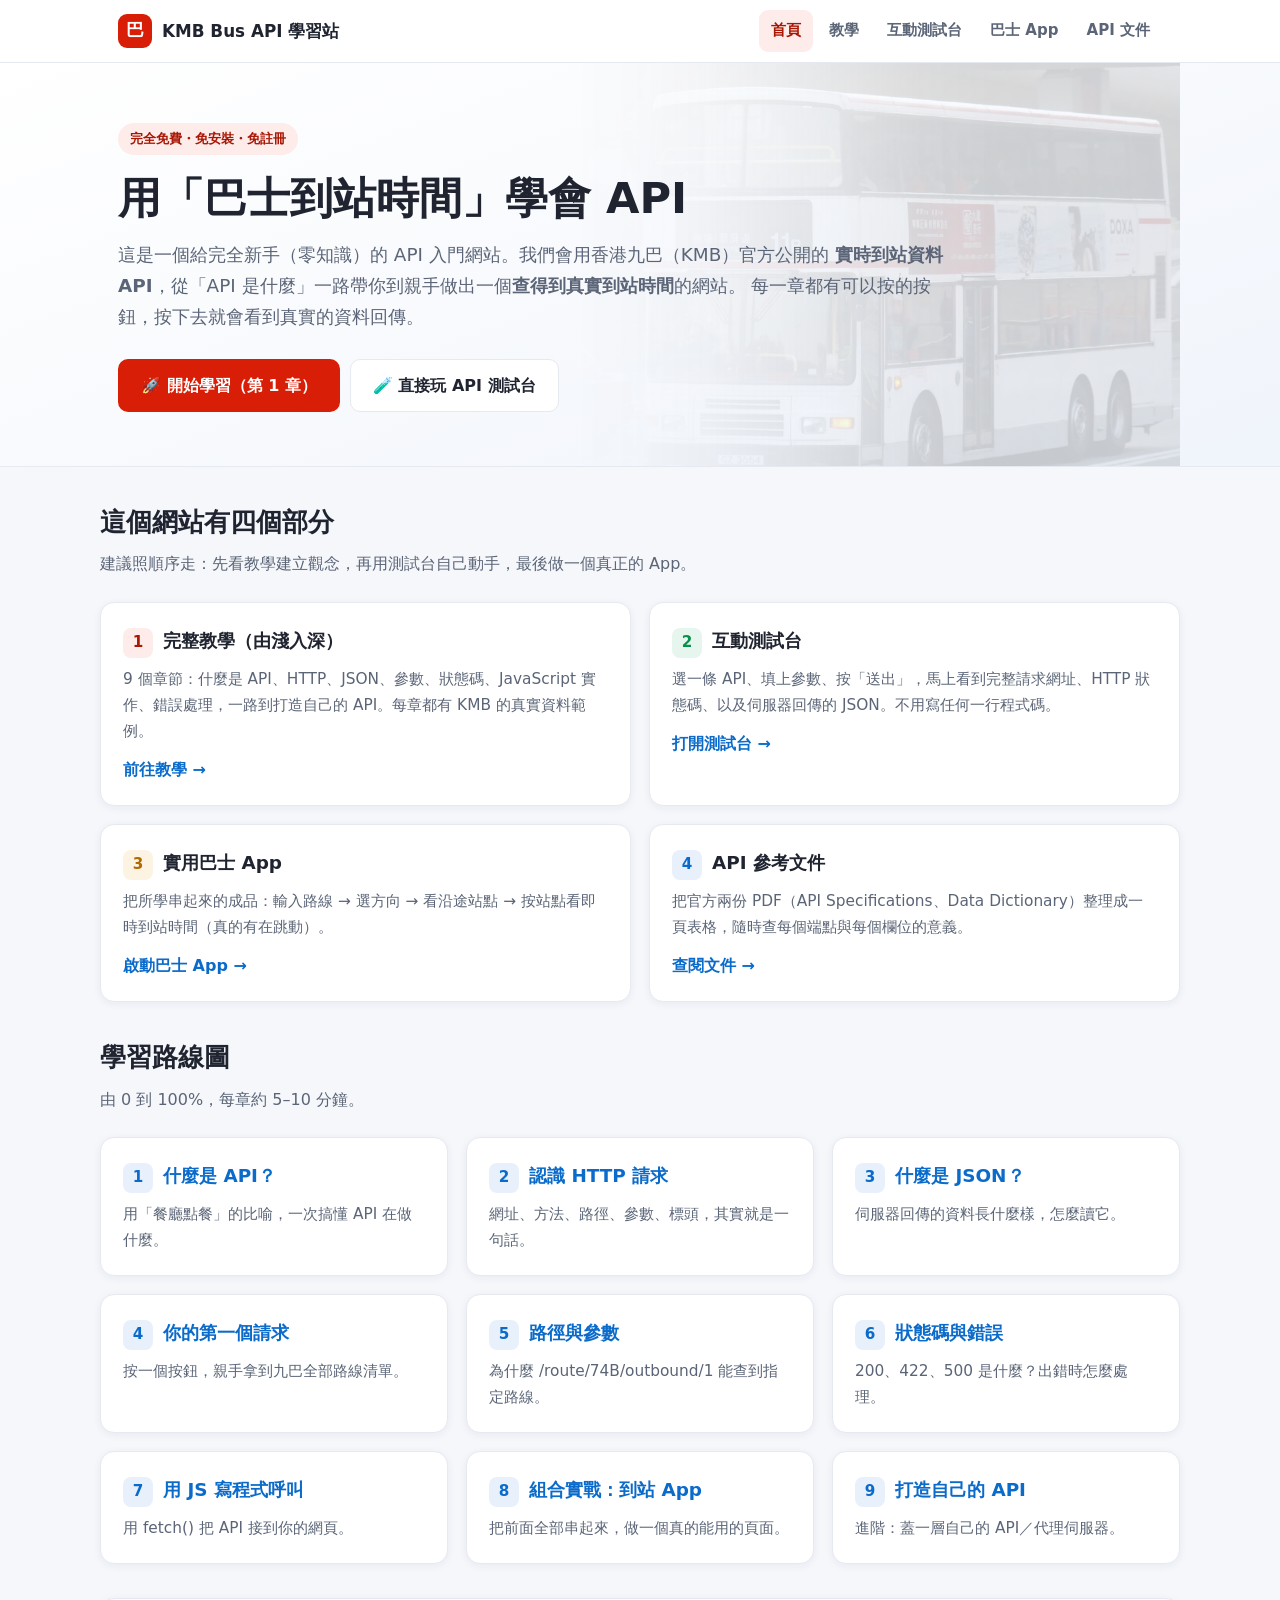
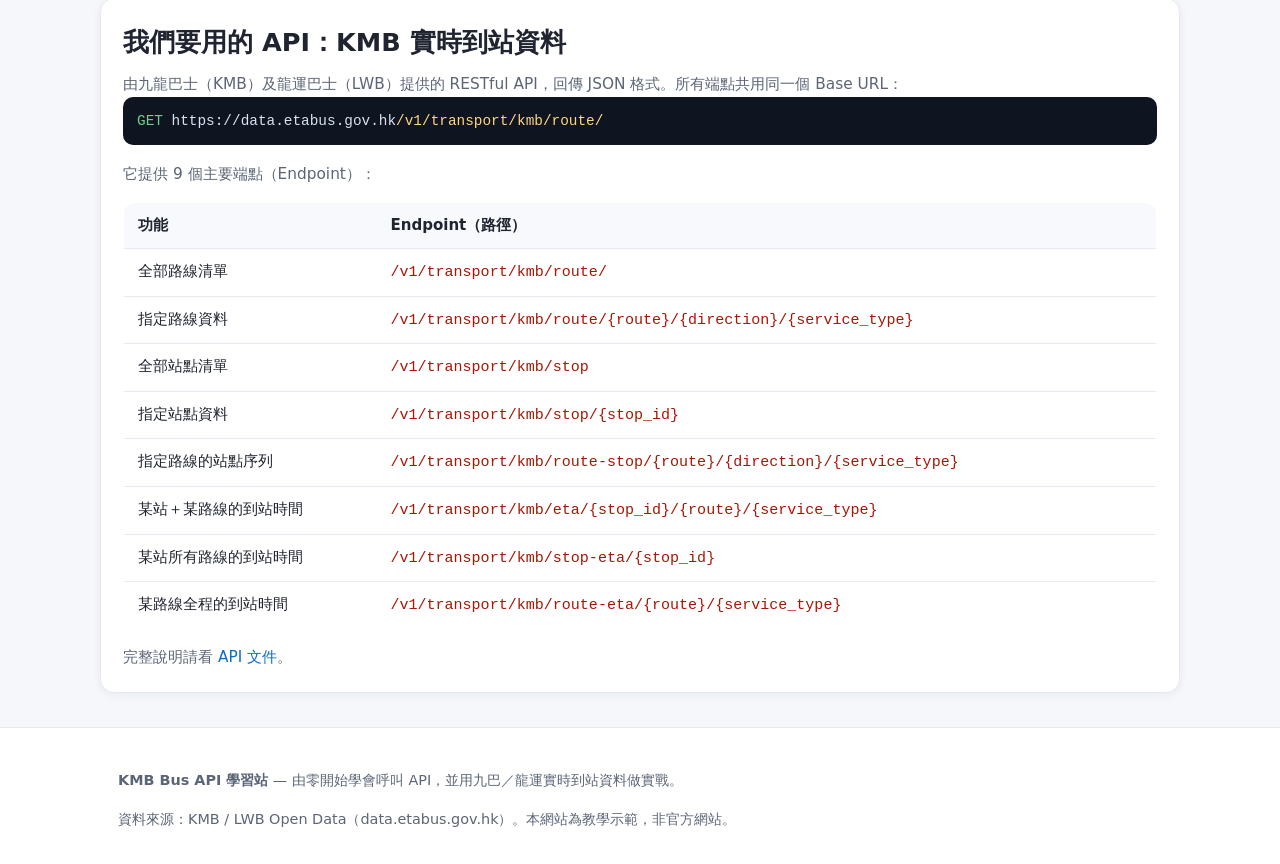
==== index.html @ 3fc2a8aa "Add KMB Bus API learning site: tutorial, playground, ETA app, PWA" ====
<!DOCTYPE html>
<html lang="zh-Hant">
<head>
<meta charset="UTF-8">
<meta name="viewport" content="width=device-width, initial-scale=1.0">
<title>KMB Bus API 學習站 — 由零開始學會 API</title>
<meta name="description" content="從零開始學會呼叫 API，並用九巴／龍運實時到站資料做實戰。">
<!-- PWA（加到主畫面 / 可離線）-->
<link rel="manifest" href="manifest.webmanifest">
<meta name="theme-color" content="#d81e06">
<meta name="mobile-web-app-capable" content="yes">
<meta name="apple-mobile-web-app-capable" content="yes">
<meta name="apple-mobile-web-app-status-bar-style" content="default">
<meta name="apple-mobile-web-app-title" content="KMB Bus">
<link rel="apple-touch-icon" href="icons/apple-touch-icon.png">
<link rel="icon" type="image/png" href="icons/favicon.png">
<link rel="stylesheet" href="css/style.css">
</head>
<body data-page="index.html">

<!-- Hero -->
<section class="hero">
  <div class="hero-inner">
    <span class="badge">完全免費・免安裝・免註冊</span>
    <h1>用「巴士到站時間」學會 API</h1>
    <p class="lead">
      這是一個給完全新手（零知識）的 API 入門網站。我們會用香港九巴（KMB）官方公開的
      <strong>實時到站資料 API</strong>，從「API 是什麼」一路帶你到親手做出一個<b>查得到真實到站時間</b>的網站。
      每一章都有可以按的按鈕，按下去就會看到真實的資料回傳。
    </p>
    <div class="flex">
      <a class="btn btn-primary" href="tutorial.html">🚀 開始學習（第 1 章）</a>
      <a class="btn btn-ghost" href="playground.html">🧪 直接玩 API 測試台</a>
    </div>
  </div>
</section>

<!-- 這個網站有什麼 -->
<section class="section wrap">
  <h2 class="section-title">這個網站有四個部分</h2>
  <p class="section-sub">建議照順序走：先看教學建立觀念，再用測試台自己動手，最後做一個真正的 App。</p>
  <div class="grid cols-2">
    <div class="card tint-red">
      <h3><span class="num">1</span>完整教學（由淺入深）</h3>
      <p>9 個章節：什麼是 API、HTTP、JSON、參數、狀態碼、JavaScript 實作、錯誤處理，一路到打造自己的 API。每章都有 KMB 的真實資料範例。</p>
      <a class="card-link" href="tutorial.html">前往教學 →</a>
    </div>
    <div class="card tint-green">
      <h3><span class="num">2</span>互動測試台</h3>
      <p>選一條 API、填上參數、按「送出」，馬上看到完整請求網址、HTTP 狀態碼、以及伺服器回傳的 JSON。不用寫任何一行程式碼。</p>
      <a class="card-link" href="playground.html">打開測試台 →</a>
    </div>
    <div class="card tint-amber">
      <h3><span class="num">3</span>實用巴士 App</h3>
      <p>把所學串起來的成品：輸入路線 → 選方向 → 看沿途站點 → 按站點看即時到站時間（真的有在跳動）。</p>
      <a class="card-link" href="bus-app.html">啟動巴士 App →</a>
    </div>
    <div class="card">
      <h3><span class="num">4</span>API 參考文件</h3>
      <p>把官方兩份 PDF（API Specifications、Data Dictionary）整理成一頁表格，隨時查每個端點與每個欄位的意義。</p>
      <a class="card-link" href="api-reference.html">查閱文件 →</a>
    </div>
  </div>
</section>

<!-- 學習路線圖 -->
<section class="section wrap" style="padding-top:0">
  <h2 class="section-title">學習路線圖</h2>
  <p class="section-sub">由 0 到 100%，每章約 5–10 分鐘。</p>
  <div class="grid cols-3">
    <a class="card" href="tutorial.html#ch1"><h3><span class="num">1</span>什麼是 API？</h3><p>用「餐廳點餐」的比喻，一次搞懂 API 在做什麼。</p></a>
    <a class="card" href="tutorial.html#ch2"><h3><span class="num">2</span>認識 HTTP 請求</h3><p>網址、方法、路徑、參數、標頭，其實就是一句話。</p></a>
    <a class="card" href="tutorial.html#ch3"><h3><span class="num">3</span>什麼是 JSON？</h3><p>伺服器回傳的資料長什麼樣，怎麼讀它。</p></a>
    <a class="card" href="tutorial.html#ch4"><h3><span class="num">4</span>你的第一個請求</h3><p>按一個按鈕，親手拿到九巴全部路線清單。</p></a>
    <a class="card" href="tutorial.html#ch5"><h3><span class="num">5</span>路徑與參數</h3><p>為什麼 /route/74B/outbound/1 能查到指定路線。</p></a>
    <a class="card" href="tutorial.html#ch6"><h3><span class="num">6</span>狀態碼與錯誤</h3><p>200、422、500 是什麼？出錯時怎麼處理。</p></a>
    <a class="card" href="tutorial.html#ch7"><h3><span class="num">7</span>用 JS 寫程式呼叫</h3><p>用 fetch() 把 API 接到你的網頁。</p></a>
    <a class="card" href="tutorial.html#ch8"><h3><span class="num">8</span>組合實戰：到站 App</h3><p>把前面全部串起來，做一個真的能用的頁面。</p></a>
    <a class="card" href="tutorial.html#ch9"><h3><span class="num">9</span>打造自己的 API</h3><p>進階：蓋一層自己的 API／代理伺服器。</p></a>
  </div>
</section>

<!-- 這個 API 是什麼 -->
<section class="section wrap" style="padding-top:0">
  <div class="card">
    <h2 class="section-title">我們要用的 API：KMB 實時到站資料</h2>
    <p class="section-sub">
      由九龍巴士（KMB）及龍運巴士（LWB）提供的 RESTful API，回傳 JSON 格式。所有端點共用同一個 Base URL：
    </p>
    <div class="urlline"><span class="m">GET</span> https://data.etabus.gov.hk<span class="p">/v1/transport/kmb/route/</span></div>
    <p style="margin-top:16px">它提供 9 個主要端點（Endpoint）：</p>
    <table class="data">
      <tr><th>功能</th><th>Endpoint（路徑）</th></tr>
      <tr><td>全部路線清單</td><td><code>/v1/transport/kmb/route/</code></td></tr>
      <tr><td>指定路線資料</td><td><code>/v1/transport/kmb/route/{route}/{direction}/{service_type}</code></td></tr>
      <tr><td>全部站點清單</td><td><code>/v1/transport/kmb/stop</code></td></tr>
      <tr><td>指定站點資料</td><td><code>/v1/transport/kmb/stop/{stop_id}</code></td></tr>
      <tr><td>指定路線的站點序列</td><td><code>/v1/transport/kmb/route-stop/{route}/{direction}/{service_type}</code></td></tr>
      <tr><td>某站＋某路線的到站時間</td><td><code>/v1/transport/kmb/eta/{stop_id}/{route}/{service_type}</code></td></tr>
      <tr><td>某站所有路線的到站時間</td><td><code>/v1/transport/kmb/stop-eta/{stop_id}</code></td></tr>
      <tr><td>某路線全程的到站時間</td><td><code>/v1/transport/kmb/route-eta/{route}/{service_type}</code></td></tr>
    </table>
    <p class="muted">完整說明請看 <a href="api-reference.html">API 文件</a>。</p>
  </div>
</section>

<script src="js/common.js"></script>
</body>
</html>
---- css/style.css ----
/* =========================================================
   KMB Bus API 學習網站 - 共用樣式
   ========================================================= */
:root {
  --red: #d81e06;
  --red-dark: #a81604;
  --red-soft: #fdecea;
  --ink: #1f2430;
  --muted: #5b6577;
  --line: #e6e9ef;
  --bg: #f5f7fb;
  --card: #ffffff;
  --accent: #0b6bcb;
  --accent-soft: #e8f1fb;
  --green: #0a8f4c;
  --green-soft: #e6f6ee;
  --amber: #b26a00;
  --amber-soft: #fdf3e3;
  --code-bg: #1e2430;
  --code-fg: #e7ecf3;
  --radius: 14px;
  --shadow: 0 6px 24px rgba(20, 30, 60, 0.08);
  --shadow-sm: 0 2px 8px rgba(20, 30, 60, 0.06);
  --maxw: 1080px;
}

* { box-sizing: border-box; }
html { scroll-behavior: smooth; }

body {
  margin: 0;
  font-family: "Segoe UI", "Microsoft JhengHei", "PingFang TC", "Noto Sans TC", system-ui, sans-serif;
  color: var(--ink);
  background: var(--bg);
  line-height: 1.7;
  -webkit-font-smoothing: antialiased;
}

a { color: var(--accent); text-decoration: none; }
a:hover { text-decoration: underline; }

/* ---------- 導覽列 ---------- */
.site-header {
  position: sticky;
  top: 0;
  z-index: 50;
  background: rgba(255, 255, 255, 0.92);
  backdrop-filter: saturate(180%) blur(8px);
  border-bottom: 1px solid var(--line);
}
.nav {
  max-width: var(--maxw);
  margin: 0 auto;
  display: flex;
  align-items: center;
  gap: 8px;
  padding: 10px 18px;
  flex-wrap: wrap;
}
.brand {
  display: flex;
  align-items: center;
  gap: 10px;
  font-weight: 800;
  color: var(--ink);
  margin-right: auto;
  font-size: 1.05rem;
}
.brand:hover { text-decoration: none; }
.brand .logo {
  width: 34px; height: 34px;
  background: var(--red);
  color: #fff;
  border-radius: 9px;
  display: grid; place-items: center;
  font-size: 18px;
  font-weight: 900;
}
.nav-links { display: flex; gap: 4px; flex-wrap: wrap; }
.nav-links a {
  padding: 8px 12px;
  border-radius: 9px;
  color: var(--muted);
  font-weight: 600;
  font-size: 0.94rem;
}
.nav-links a:hover { background: var(--bg); text-decoration: none; color: var(--ink); }
.nav-links a.active { background: var(--red-soft); color: var(--red-dark); }

/* ---------- 版型 ---------- */
.wrap { max-width: var(--maxw); margin: 0 auto; padding: 0 18px; }
.section { padding: 34px 0; }
.muted { color: var(--muted); }
.center { text-align: center; }

/* ---------- Hero ---------- */
.hero {
  background: linear-gradient(160deg, #ffffff 0%, #f0f4fb 100%);
  border-bottom: 1px solid var(--line);
}
.hero-inner { max-width: var(--maxw); margin: 0 auto; padding: 60px 18px 54px; position: relative; z-index: 0; }

/* Hero 背景圖：校正後的九巴照片，靠右、半透明
   （用 ::before 才能單獨設定圖片的透明度；z-index:-1 讓它待在文字後面） */
.hero-inner::before {
  content: "";
  position: absolute;
  inset: 0;
  /* 後備（不支援 image-set 的舊瀏覽器）*/
  background-image: url("../img/bus-hero.jpg");
  /* 優先使用 WebP（檔案小很多）；瀏覽器只會下載實際用到的那一個 */
  background-image: image-set(
    url("../img/bus-hero.webp") type("image/webp"),
    url("../img/bus-hero.jpg")  type("image/jpeg")
  );
  background-repeat: no-repeat;
  background-position: right center;
  background-size: contain;
  opacity: 0.18;                     /* 半透明 */
  pointer-events: none;
  z-index: -1;
  /* 左側淡出：在圖片左緣即近乎透明，向右平滑顯現，自然溶入空白背景（S 型曲線）*/
  -webkit-mask-image: linear-gradient(to right,
      transparent 41%,
      rgba(0, 0, 0, 0.07) 49%,
      rgba(0, 0, 0, 0.20) 56%,
      rgba(0, 0, 0, 0.42) 63%,
      rgba(0, 0, 0, 0.68) 70%,
      rgba(0, 0, 0, 0.90) 76%,
      #000 82%);
          mask-image: linear-gradient(to right,
      transparent 41%,
      rgba(0, 0, 0, 0.07) 49%,
      rgba(0, 0, 0, 0.20) 56%,
      rgba(0, 0, 0, 0.42) 63%,
      rgba(0, 0, 0, 0.68) 70%,
      rgba(0, 0, 0, 0.90) 76%,
      #000 82%);
}
@media (max-width: 760px) {
  .hero-inner::before { opacity: 0.10; }   /* 窄螢幕更淡 */
}

.hero h1 { font-size: clamp(1.8rem, 4vw, 2.7rem); margin: 0 0 14px; line-height: 1.25; }
.hero p.lead { font-size: 1.15rem; color: var(--muted); max-width: 46em; margin: 0 0 26px; }
.badge {
  display: inline-block;
  background: var(--red-soft);
  color: var(--red-dark);
  font-weight: 700;
  font-size: 0.82rem;
  padding: 5px 12px;
  border-radius: 999px;
  margin-bottom: 16px;
}
.btn {
  display: inline-flex;
  align-items: center;
  gap: 8px;
  padding: 12px 22px;
  border-radius: 10px;
  font-weight: 700;
  border: 1px solid transparent;
  cursor: pointer;
  font-size: 1rem;
  transition: transform .06s ease, background .15s ease;
}
.btn:hover { text-decoration: none; }
.btn:active { transform: translateY(1px); }
.btn-primary { background: var(--red); color: #fff; }
.btn-primary:hover { background: var(--red-dark); }
.btn-ghost { background: #fff; color: var(--ink); border-color: var(--line); }
.btn-ghost:hover { background: var(--bg); }
.btn-sm { padding: 8px 14px; font-size: 0.9rem; }

/* ---------- 卡片網格 ---------- */
.grid { display: grid; gap: 18px; }
.grid.cols-2 { grid-template-columns: repeat(2, 1fr); }
.grid.cols-3 { grid-template-columns: repeat(3, 1fr); }
@media (max-width: 820px) {
  .grid.cols-2, .grid.cols-3 { grid-template-columns: 1fr; }
}
.card {
  background: var(--card);
  border: 1px solid var(--line);
  border-radius: var(--radius);
  padding: 22px;
  box-shadow: var(--shadow-sm);
}
.card h3 { margin: 0 0 8px; font-size: 1.15rem; }
.card .num {
  display: inline-grid; place-items: center;
  width: 30px; height: 30px; border-radius: 8px;
  background: var(--accent-soft); color: var(--accent);
  font-weight: 800; font-size: 0.95rem; margin-right: 10px;
}
.card.tint-red .num { background: var(--red-soft); color: var(--red-dark); }
.card.tint-green .num { background: var(--green-soft); color: var(--green); }
.card.tint-amber .num { background: var(--amber-soft); color: var(--amber); }
.card p { margin: 6px 0 0; color: var(--muted); font-size: 0.96rem; }
.card a.card-link { font-weight: 700; display: inline-block; margin-top: 12px; }

/* ---------- 排版元素 ---------- */
h2.section-title { font-size: 1.6rem; margin: 0 0 6px; }
.section-sub { color: var(--muted); margin: 0 0 24px; }

.note, .tip, .warn {
  border-left: 4px solid var(--accent);
  background: var(--accent-soft);
  padding: 12px 16px;
  border-radius: 0 10px 10px 0;
  margin: 16px 0;
}
.tip { border-color: var(--green); background: var(--green-soft); }
.warn { border-color: var(--amber); background: var(--amber-soft); }
.note strong, .tip strong, .warn strong { display: block; margin-bottom: 2px; }

code.inline {
  background: #eef1f6;
  border: 1px solid var(--line);
  padding: 1px 6px;
  border-radius: 6px;
  font-family: "Cascadia Code", Consolas, "Courier New", monospace;
  font-size: 0.9em;
  color: #b3140a;
}

pre.code {
  background: var(--code-bg);
  color: var(--code-fg);
  padding: 16px 18px;
  border-radius: 12px;
  overflow: auto;
  font-family: "Cascadia Code", Consolas, "Courier New", monospace;
  font-size: 0.9rem;
  line-height: 1.55;
  margin: 14px 0;
  position: relative;
}
pre.code .tag { color: #ff9d8a; }
pre.code .str { color: #9cffb0; }
pre.code .num { color: #ffd580; }
pre.code .key { color: #7ec8ff; }
pre.code .cmt { color: #8a93a6; font-style: italic; }
pre.code .punct { color: #a9b4c4; }

.code-head {
  display: flex; align-items: center; justify-content: space-between;
  background: #141a24; color: #a9b4c4;
  padding: 8px 14px; border-radius: 12px 12px 0 0;
  font-size: 0.8rem; font-family: monospace;
  margin-top: 14px;
}
.code-head + pre.code { margin-top: 0; border-radius: 0 0 12px 12px; }
.copy-btn {
  background: #2a3444; color: #cfe0f5; border: none;
  padding: 4px 10px; border-radius: 7px; cursor: pointer; font-size: 0.78rem;
}
.copy-btn:hover { background: #36445a; }

/* ---------- 表格 ---------- */
table.data {
  width: 100%; border-collapse: collapse; margin: 14px 0;
  background: #fff; border: 1px solid var(--line); border-radius: 12px;
  overflow: hidden; font-size: 0.94rem;
}
table.data th, table.data td {
  text-align: left; padding: 10px 14px; border-bottom: 1px solid var(--line);
  vertical-align: top;
}
table.data th { background: #f7f9fc; font-weight: 700; }
table.data tr:last-child td { border-bottom: none; }
table.data td code { font-family: monospace; color: var(--red-dark); }

/* ---------- 表單 / 測試台 ---------- */
.field { margin-bottom: 14px; }
.field label { display: block; font-weight: 700; margin-bottom: 5px; font-size: 0.93rem; }
.field .hint { color: var(--muted); font-weight: 400; font-size: 0.85rem; }
input[type=text], input[type=search], select {
  width: 100%; padding: 11px 13px; border: 1px solid var(--line);
  border-radius: 10px; font-size: 1rem; font-family: inherit; background: #fff;
  color: var(--ink);
}
input:focus, select:focus { outline: 2px solid var(--accent); border-color: var(--accent); }

.row-form { display: grid; grid-template-columns: 1fr 1fr 1fr; gap: 14px; }
@media (max-width: 760px) { .row-form { grid-template-columns: 1fr; } }

.pill {
  display: inline-block; padding: 3px 10px; border-radius: 999px;
  font-size: 0.8rem; font-weight: 700;
}
.pill.get { background: var(--green-soft); color: var(--green); }
.pill.ok { background: var(--green-soft); color: var(--green); }
.pill.err { background: var(--red-soft); color: var(--red-dark); }
.pill.warn { background: var(--amber-soft); color: var(--amber); }

.urlline {
  background: #0e1420; color: #d8e2f0; font-family: monospace;
  padding: 12px 14px; border-radius: 10px; word-break: break-all; font-size: 0.9rem;
}
.urlline .m { color: #6fd08c; }
.urlline .p { color: #ffd580; }

/* ---------- 巴士 App ---------- */
.bus-eta-item {
  display: grid; grid-template-columns: 74px 1fr auto; gap: 14px;
  align-items: center; padding: 14px; border: 1px solid var(--line);
  border-radius: 12px; background: #fff; margin-bottom: 10px;
}
.bus-eta-item:hover { box-shadow: var(--shadow-sm); }
.route-chip {
  background: var(--red); color: #fff; font-weight: 900; font-size: 1.15rem;
  border-radius: 9px; padding: 6px 6px; text-align: center; letter-spacing: 0.5px;
}
.eta-min { text-align: right; min-width: 96px; }
.eta-min .big { font-size: 1.5rem; font-weight: 900; color: var(--green); line-height: 1.1; }
.eta-min .big.due { color: var(--red); }
.eta-min .big.na { color: var(--muted); }
.eta-min .sub { font-size: 0.78rem; color: var(--muted); }
.stop-item {
  display: flex; align-items: center; gap: 12px; padding: 10px 12px;
  border-bottom: 1px solid var(--line); cursor: pointer; background: #fff;
}
.stop-item:hover { background: var(--accent-soft); }
.stop-seq {
  width: 30px; height: 30px; border-radius: 8px; background: #eef1f6;
  display: grid; place-items: center; font-weight: 800; font-size: 0.85rem;
  flex: none; color: var(--muted);
}
.stop-list { max-height: 420px; overflow: auto; border: 1px solid var(--line); border-radius: 12px; }

.spinner {
  width: 18px; height: 18px; border: 3px solid #d7deea; border-top-color: var(--accent);
  border-radius: 50%; animation: spin .8s linear infinite; display: inline-block;
  vertical-align: middle;
}
@keyframes spin { to { transform: rotate(360deg); } }

.status-line { font-size: 0.9rem; color: var(--muted); margin: 8px 0; min-height: 22px; }

/* ---------- 側邊目錄 (教學頁) ---------- */
.layout {
  display: grid; grid-template-columns: 230px 1fr; gap: 34px;
  max-width: var(--maxw); margin: 0 auto; padding: 30px 18px 60px;
}
@media (max-width: 900px) { .layout { grid-template-columns: 1fr; gap: 10px; } }
.toc {
  position: sticky; top: 74px; align-self: start;
  max-height: calc(100vh - 90px); overflow: auto;
  font-size: 0.92rem;
}
@media (max-width: 900px) {
  .toc { position: static; max-height: none; border: 1px solid var(--line); border-radius: 12px; padding: 8px; background: #fff; }
}
.toc h4 { margin: 0 0 8px; font-size: 0.8rem; text-transform: uppercase; letter-spacing: .06em; color: var(--muted); }
.toc a { display: block; padding: 6px 10px; border-radius: 8px; color: var(--muted); }
.toc a:hover { background: var(--bg); text-decoration: none; color: var(--ink); }
.toc a.active { background: var(--red-soft); color: var(--red-dark); font-weight: 700; }

.article { min-width: 0; }
.chapter { scroll-margin-top: 80px; margin-bottom: 54px; }
.chapter .kicker { color: var(--red); font-weight: 800; font-size: 0.85rem; letter-spacing: .05em; }
.chapter h2 { font-size: 1.75rem; margin: 4px 0 10px; }
.chapter h3 { font-size: 1.2rem; margin: 26px 0 8px; }
.chapter p { margin: 10px 0; }
.lead-q { font-size: 1.05rem; }
ul.clean { padding-left: 20px; }
ul.clean li { margin: 6px 0; }

.kv { display: flex; gap: 8px; align-items: baseline; margin: 4px 0; }
.kv .k { font-weight: 700; min-width: 120px; color: var(--muted); font-size: 0.9rem; }

.exercise {
  background: #fbfcfe; border: 1px dashed var(--accent);
  border-radius: 12px; padding: 16px 18px; margin: 18px 0;
}
.exercise h4 { margin: 0 0 6px; color: var(--accent); }

/* ---------- Footer ---------- */
.site-footer {
  border-top: 1px solid var(--line); background: #fff;
  color: var(--muted); font-size: 0.9rem;
}
.site-footer .inner { max-width: var(--maxw); margin: 0 auto; padding: 26px 18px; }

/* 小工具 */
.mt0 { margin-top: 0; } .mb0 { margin-bottom: 0; }
.flex { display: flex; gap: 10px; align-items: center; flex-wrap: wrap; }
.spread { display: flex; justify-content: space-between; align-items: center; gap: 10px; flex-wrap: wrap; }
.hidden { display: none !important; }
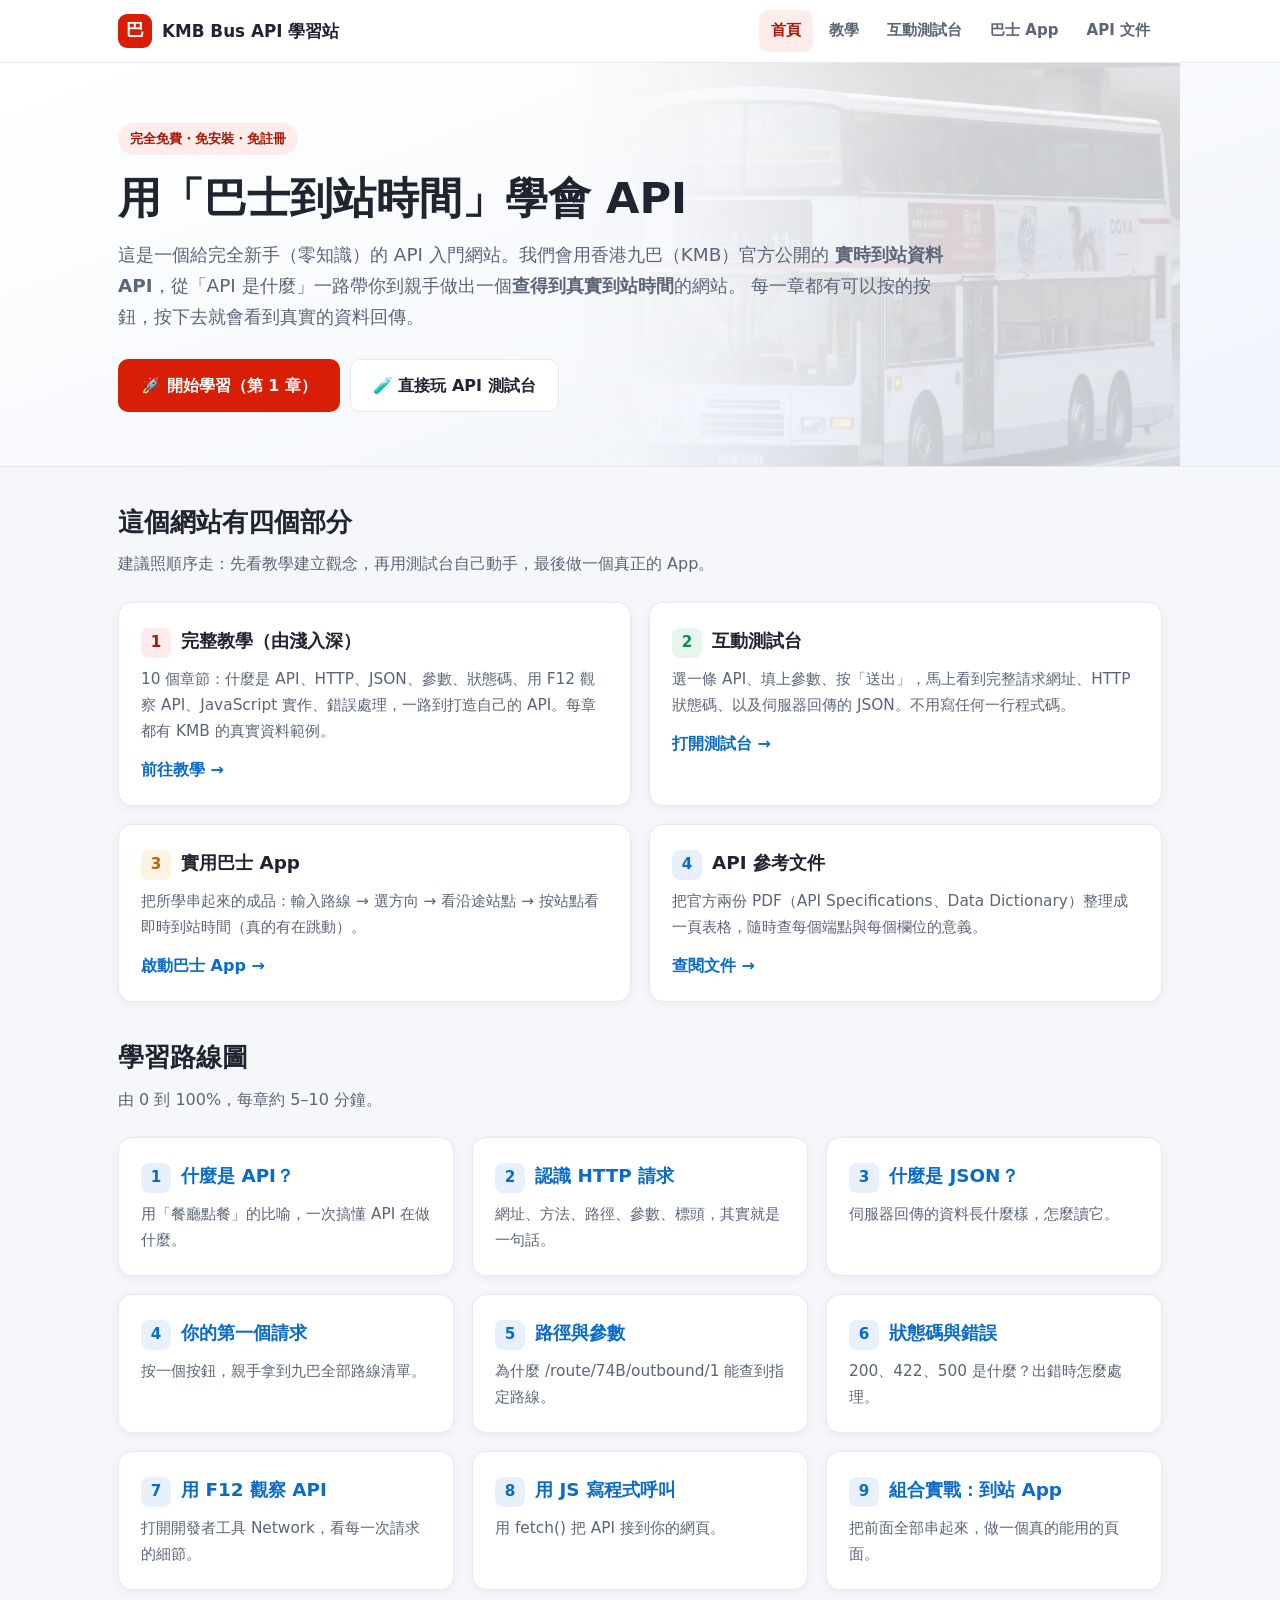
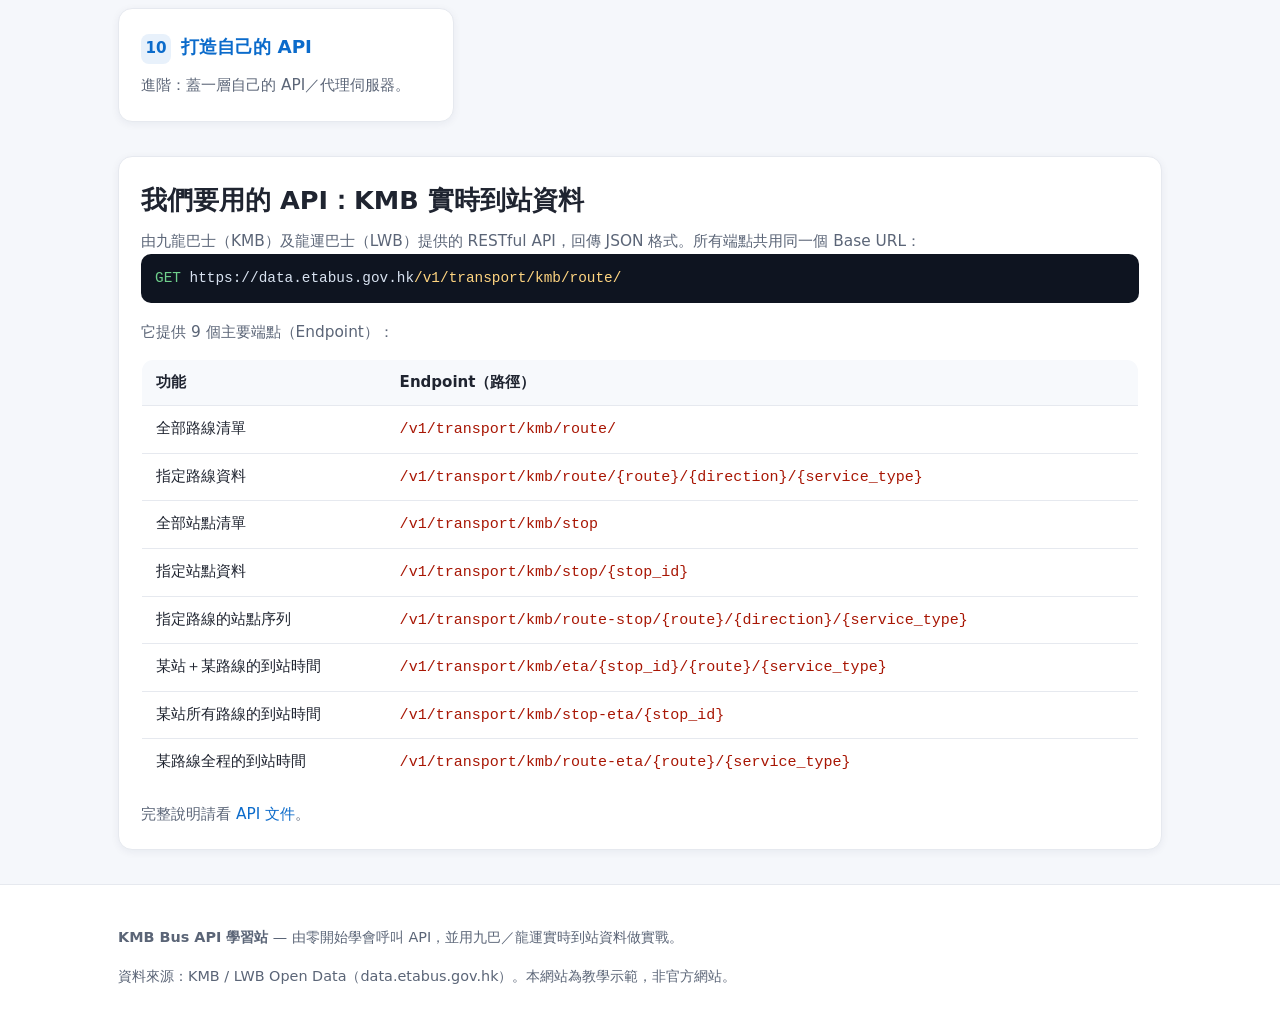
==== commit ba9d2dac: "feat: 新增第7章(用F12觀察API)與頁面內建請求記錄面板；修正長JSON/網址撐寬版面" ====
--- a/index.html
+++ b/index.html
@@ -42,7 +42,7 @@
   <div class="grid cols-2">
     <div class="card tint-red">
       <h3><span class="num">1</span>完整教學（由淺入深）</h3>
-      <p>9 個章節：什麼是 API、HTTP、JSON、參數、狀態碼、JavaScript 實作、錯誤處理，一路到打造自己的 API。每章都有 KMB 的真實資料範例。</p>
+      <p>10 個章節：什麼是 API、HTTP、JSON、參數、狀態碼、用 F12 觀察 API、JavaScript 實作、錯誤處理，一路到打造自己的 API。每章都有 KMB 的真實資料範例。</p>
       <a class="card-link" href="tutorial.html">前往教學 →</a>
     </div>
     <div class="card tint-green">
@@ -74,9 +74,10 @@
     <a class="card" href="tutorial.html#ch4"><h3><span class="num">4</span>你的第一個請求</h3><p>按一個按鈕，親手拿到九巴全部路線清單。</p></a>
     <a class="card" href="tutorial.html#ch5"><h3><span class="num">5</span>路徑與參數</h3><p>為什麼 /route/74B/outbound/1 能查到指定路線。</p></a>
     <a class="card" href="tutorial.html#ch6"><h3><span class="num">6</span>狀態碼與錯誤</h3><p>200、422、500 是什麼？出錯時怎麼處理。</p></a>
-    <a class="card" href="tutorial.html#ch7"><h3><span class="num">7</span>用 JS 寫程式呼叫</h3><p>用 fetch() 把 API 接到你的網頁。</p></a>
-    <a class="card" href="tutorial.html#ch8"><h3><span class="num">8</span>組合實戰：到站 App</h3><p>把前面全部串起來，做一個真的能用的頁面。</p></a>
-    <a class="card" href="tutorial.html#ch9"><h3><span class="num">9</span>打造自己的 API</h3><p>進階：蓋一層自己的 API／代理伺服器。</p></a>
+    <a class="card" href="tutorial.html#ch7"><h3><span class="num">7</span>用 F12 觀察 API</h3><p>打開開發者工具 Network，看每一次請求的細節。</p></a>
+    <a class="card" href="tutorial.html#ch8"><h3><span class="num">8</span>用 JS 寫程式呼叫</h3><p>用 fetch() 把 API 接到你的網頁。</p></a>
+    <a class="card" href="tutorial.html#ch9"><h3><span class="num">9</span>組合實戰：到站 App</h3><p>把前面全部串起來，做一個真的能用的頁面。</p></a>
+    <a class="card" href="tutorial.html#ch10"><h3><span class="num">10</span>打造自己的 API</h3><p>進階：蓋一層自己的 API／代理伺服器。</p></a>
   </div>
 </section>
 
--- a/css/style.css
+++ b/css/style.css
@@ -34,7 +34,11 @@
   background: var(--bg);
   line-height: 1.7;
   -webkit-font-smoothing: antialiased;
-}
+  overflow-x: clip;            /* 保險：避免任何橫向溢出造成「左右走位」 */
+  touch-action: manipulation;  /* 停用雙擊縮放，減少誤觸放大 */
+}
+
+img, svg, video { max-width: 100%; height: auto; }
 
 a { color: var(--accent); text-decoration: none; }
 a:hover { text-decoration: underline; }
@@ -89,7 +93,7 @@
 
 /* ---------- 版型 ---------- */
 .wrap { max-width: var(--maxw); margin: 0 auto; padding: 0 18px; }
-.section { padding: 34px 0; }
+.section { padding-top: 34px; padding-bottom: 34px; }
 .muted { color: var(--muted); }
 .center { text-align: center; }
 
@@ -175,6 +179,7 @@
 
 /* ---------- 卡片網格 ---------- */
 .grid { display: grid; gap: 18px; }
+.grid > * { min-width: 0; }   /* 讓卡片可縮到容器寬，避免長字串（JSON／網址）把整欄撐寬 */
 .grid.cols-2 { grid-template-columns: repeat(2, 1fr); }
 .grid.cols-3 { grid-template-columns: repeat(3, 1fr); }
 @media (max-width: 820px) {
@@ -231,6 +236,7 @@
   padding: 16px 18px;
   border-radius: 12px;
   overflow: auto;
+  max-height: 520px;          /* 避免超長 JSON（如路線清單）把整頁撐到極高 */
   font-family: "Cascadia Code", Consolas, "Courier New", monospace;
   font-size: 0.9rem;
   line-height: 1.55;
@@ -268,6 +274,8 @@
   text-align: left; padding: 10px 14px; border-bottom: 1px solid var(--line);
   vertical-align: top;
 }
+/* 只讓表格內的長路徑（<code>）可斷行，避免撐寬整頁；一般文字與標籤不受影響 */
+table.data td code, table.data th code { overflow-wrap: anywhere; word-break: break-word; }
 table.data th { background: #f7f9fc; font-weight: 700; }
 table.data tr:last-child td { border-bottom: none; }
 table.data td code { font-family: monospace; color: var(--red-dark); }
@@ -288,7 +296,7 @@
 
 .pill {
   display: inline-block; padding: 3px 10px; border-radius: 999px;
-  font-size: 0.8rem; font-weight: 700;
+  font-size: 0.8rem; font-weight: 700; white-space: nowrap;
 }
 .pill.get { background: var(--green-soft); color: var(--green); }
 .pill.ok { background: var(--green-soft); color: var(--green); }
@@ -337,7 +345,10 @@
 }
 @keyframes spin { to { transform: rotate(360deg); } }
 
-.status-line { font-size: 0.9rem; color: var(--muted); margin: 8px 0; min-height: 22px; }
+.status-line {
+  font-size: 0.9rem; color: var(--muted); margin: 8px 0; min-height: 22px;
+  overflow-wrap: anywhere; word-break: break-word;   /* 讓長網址可斷行，不撐寬版面 */
+}
 
 /* ---------- 側邊目錄 (教學頁) ---------- */
 .layout {
@@ -389,3 +400,20 @@
 .flex { display: flex; gap: 10px; align-items: center; flex-wrap: wrap; }
 .spread { display: flex; justify-content: space-between; align-items: center; gap: 10px; flex-wrap: wrap; }
 .hidden { display: none !important; }
+
+/* ---------- 請求記錄面板（頁面內建「迷你版 F12 Network」） ---------- */
+.req-log { border: 1px solid var(--line); border-radius: 12px; overflow: hidden; background: #fff; }
+.req-row {
+  display: flex; flex-wrap: wrap; align-items: center; gap: 6px 12px;
+  padding: 9px 12px; border-bottom: 1px solid var(--line); font-size: 0.85rem;
+}
+.req-row:last-child { border-bottom: none; }
+.req-row:nth-child(odd) { background: #fbfcfe; }
+.req-row .n { color: var(--muted); min-width: 24px; }
+.req-row .m { font-weight: 800; font-size: 0.76rem; color: var(--accent); min-width: 44px; }
+.req-row .u {
+  font-family: monospace; color: var(--red-dark);
+  overflow-wrap: anywhere; word-break: break-all; flex: 1 1 200px;
+}
+.req-row .meta { color: var(--muted); white-space: nowrap; }
+.req-empty { padding: 16px 14px; color: var(--muted); font-size: 0.9rem; }
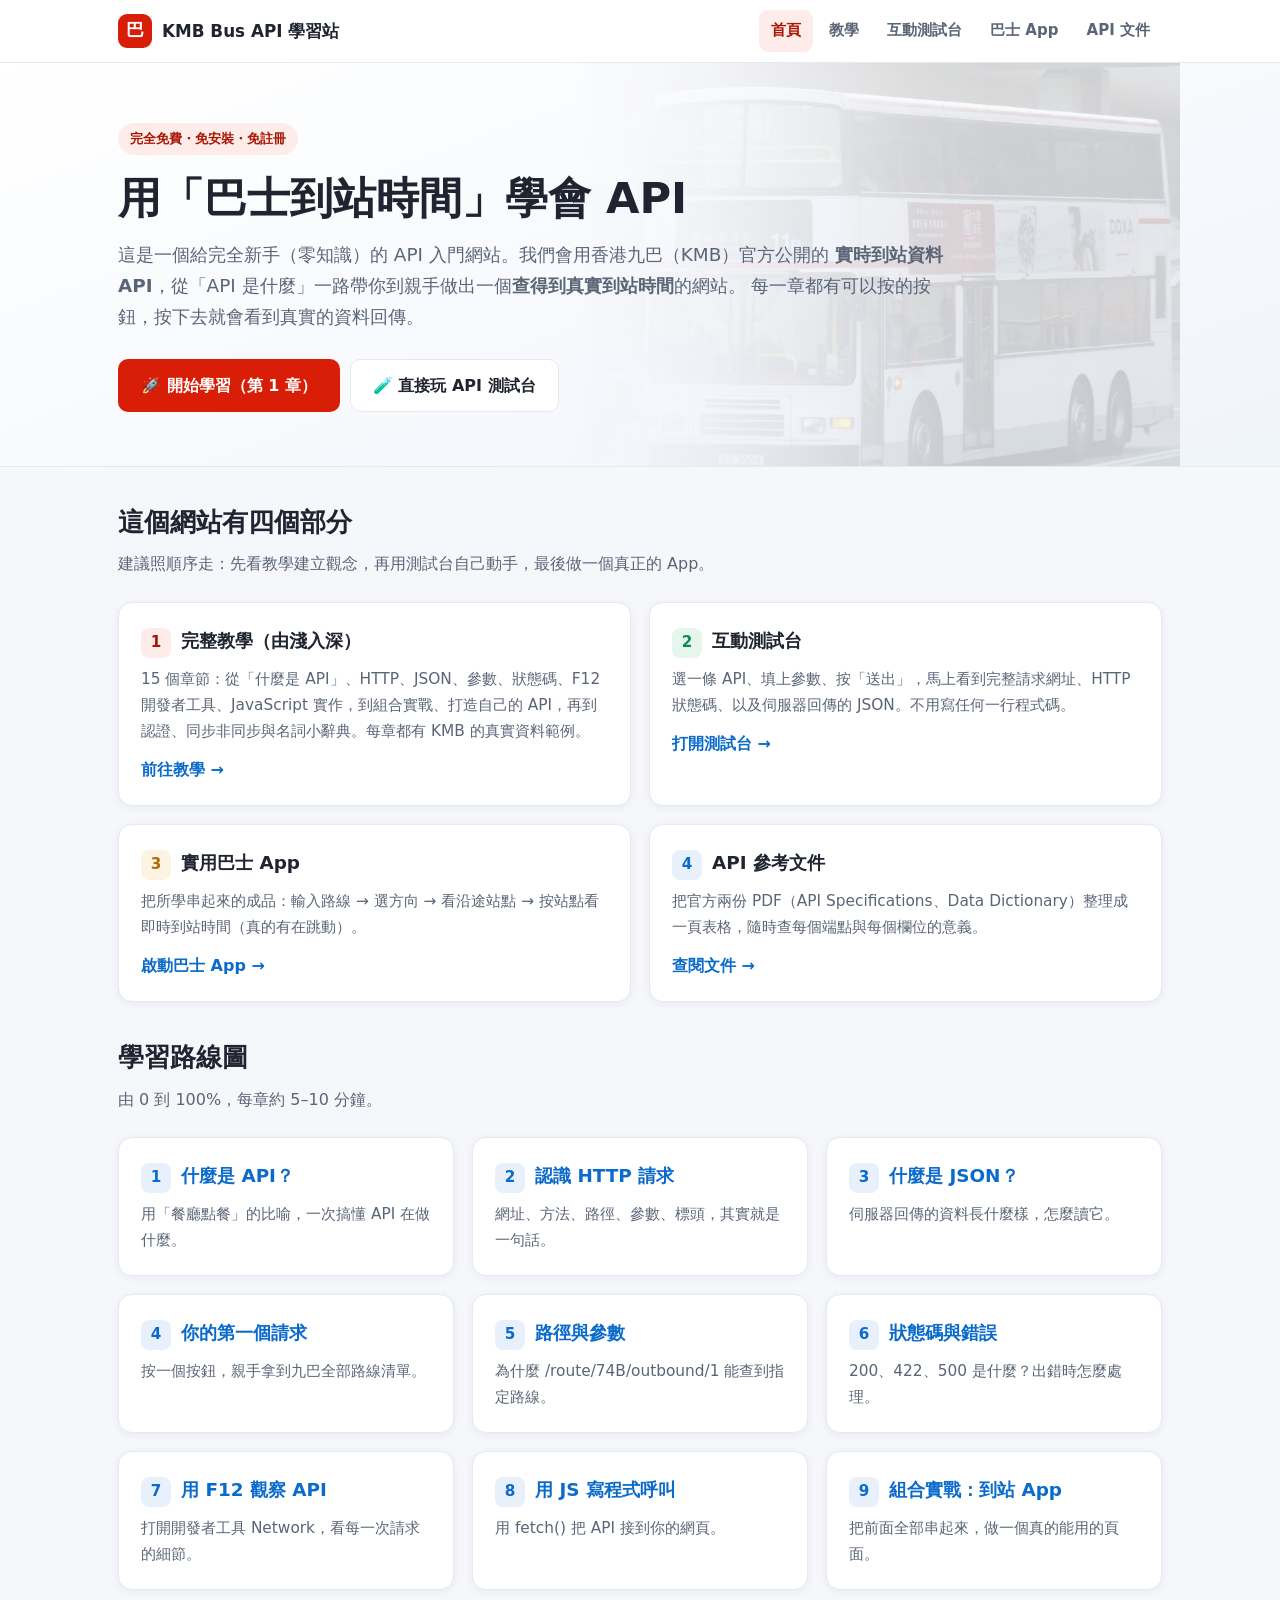
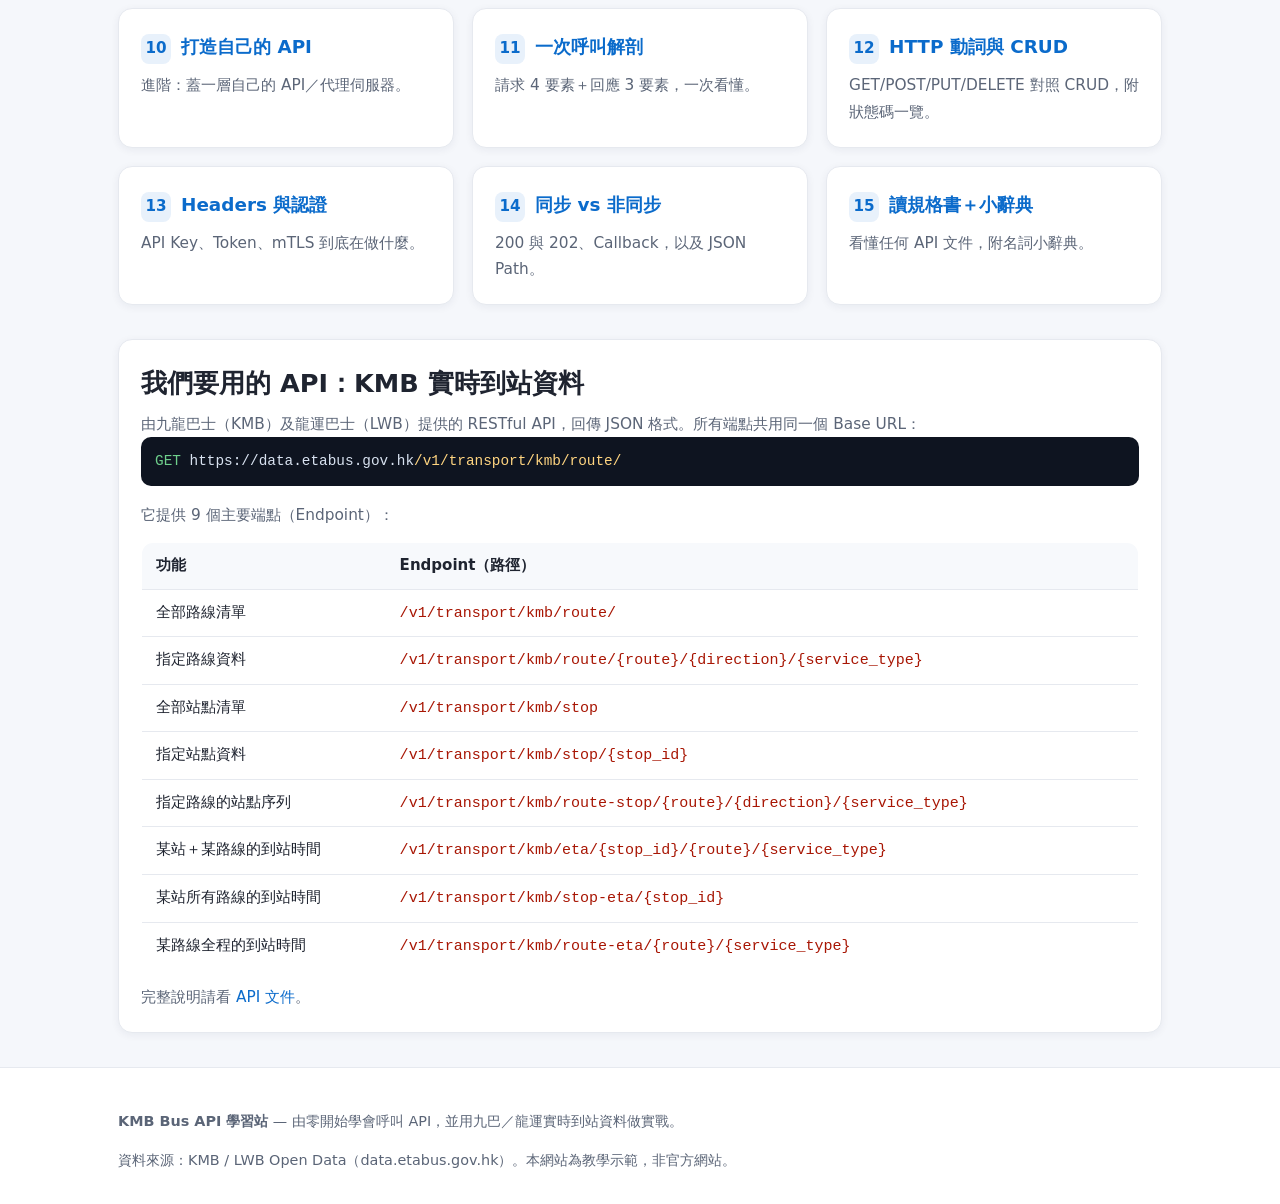
==== commit 837130e3: "tutorial: add chapters 11-15 (request/response anatomy, HTTP verbs & CRUD, headers & auth, sync vs a" ====
--- a/index.html
+++ b/index.html
@@ -42,7 +42,7 @@
   <div class="grid cols-2">
     <div class="card tint-red">
       <h3><span class="num">1</span>完整教學（由淺入深）</h3>
-      <p>10 個章節：什麼是 API、HTTP、JSON、參數、狀態碼、用 F12 觀察 API、JavaScript 實作、錯誤處理，一路到打造自己的 API。每章都有 KMB 的真實資料範例。</p>
+      <p>15 個章節：從「什麼是 API」、HTTP、JSON、參數、狀態碼、F12 開發者工具、JavaScript 實作，到組合實戰、打造自己的 API，再到認證、同步非同步與名詞小辭典。每章都有 KMB 的真實資料範例。</p>
       <a class="card-link" href="tutorial.html">前往教學 →</a>
     </div>
     <div class="card tint-green">
@@ -78,6 +78,11 @@
     <a class="card" href="tutorial.html#ch8"><h3><span class="num">8</span>用 JS 寫程式呼叫</h3><p>用 fetch() 把 API 接到你的網頁。</p></a>
     <a class="card" href="tutorial.html#ch9"><h3><span class="num">9</span>組合實戰：到站 App</h3><p>把前面全部串起來，做一個真的能用的頁面。</p></a>
     <a class="card" href="tutorial.html#ch10"><h3><span class="num">10</span>打造自己的 API</h3><p>進階：蓋一層自己的 API／代理伺服器。</p></a>
+    <a class="card" href="tutorial.html#ch11"><h3><span class="num">11</span>一次呼叫解剖</h3><p>請求 4 要素＋回應 3 要素，一次看懂。</p></a>
+    <a class="card" href="tutorial.html#ch12"><h3><span class="num">12</span>HTTP 動詞與 CRUD</h3><p>GET/POST/PUT/DELETE 對照 CRUD，附狀態碼一覽。</p></a>
+    <a class="card" href="tutorial.html#ch13"><h3><span class="num">13</span>Headers 與認證</h3><p>API Key、Token、mTLS 到底在做什麼。</p></a>
+    <a class="card" href="tutorial.html#ch14"><h3><span class="num">14</span>同步 vs 非同步</h3><p>200 與 202、Callback，以及 JSON Path。</p></a>
+    <a class="card" href="tutorial.html#ch15"><h3><span class="num">15</span>讀規格書＋小辭典</h3><p>看懂任何 API 文件，附名詞小辭典。</p></a>
   </div>
 </section>
 
--- a/css/style.css
+++ b/css/style.css
@@ -417,3 +417,12 @@
 }
 .req-row .meta { color: var(--muted); white-space: nowrap; }
 .req-empty { padding: 16px 14px; color: var(--muted); font-size: 0.9rem; }
+
+/* ---------- 名詞小辭典（ul.glossary） ---------- */
+ul.glossary {
+  list-style: none; padding: 0; margin: 14px 0;
+  display: grid; grid-template-columns: repeat(2, 1fr); gap: 8px 22px;
+}
+@media (max-width: 620px) { ul.glossary { grid-template-columns: 1fr; } }
+ul.glossary li { font-size: 0.92rem; }
+ul.glossary li b { color: var(--ink); }
